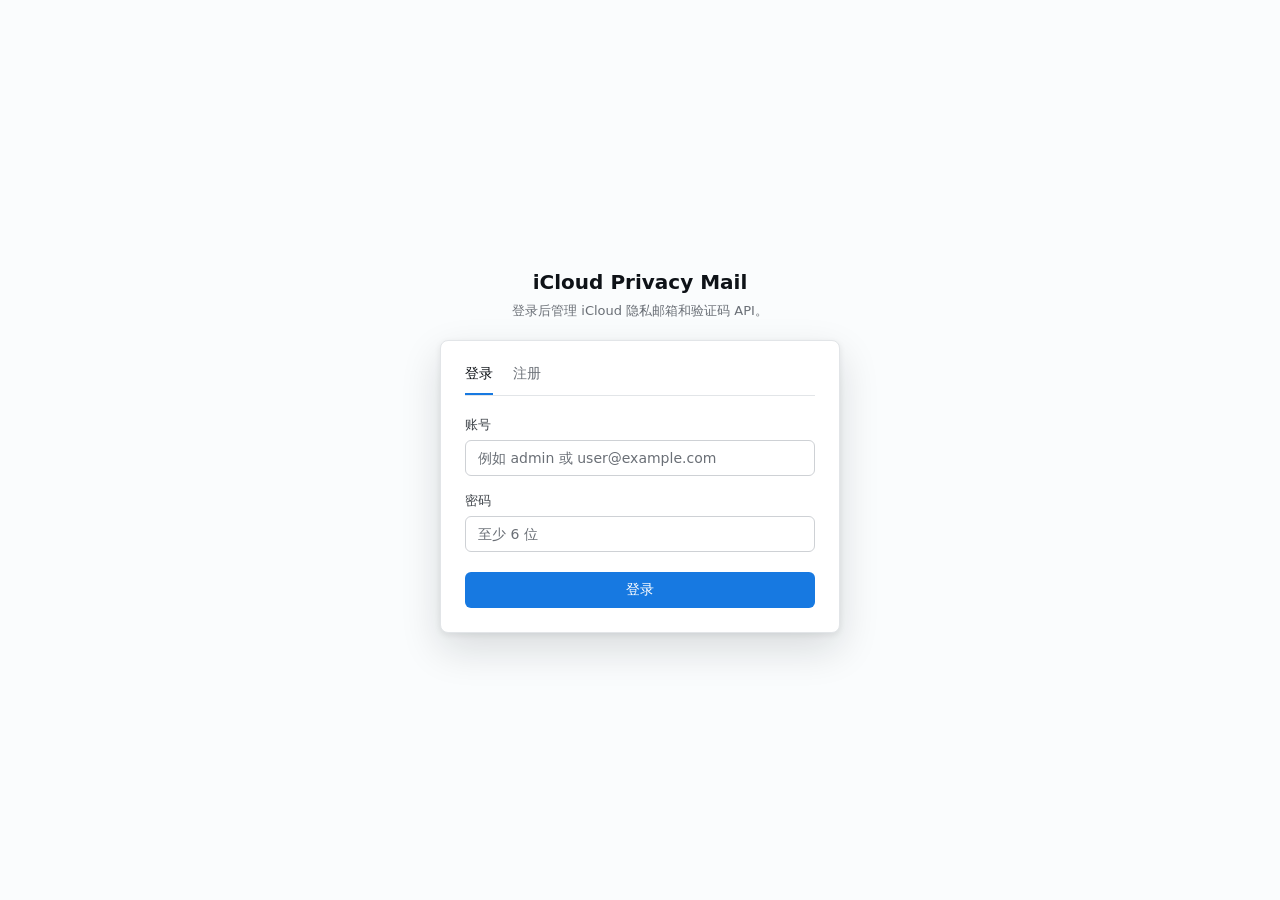
==== internal/app/templates/login.html @ 4e5d1926 "@ refactor(web): unify design tokens and reduce themes to light/dark Introduces a semantic oklch tok" ====
<!doctype html>
<html lang="zh-CN">
<head>
  <meta charset="utf-8">
  <meta name="viewport" content="width=device-width, initial-scale=1">
  <title>登录 - iCloud Privacy Mail</title>
  <style>
    /* ===== 设计令牌层：与 index.html / manage.html 保持一致，见 docs/DESIGN.md ===== */
    :root {
      color-scheme: light;

      --bg:             oklch(99% 0.002 240);
      --surface:        oklch(100% 0 0);
      --surface-sunken: oklch(97.5% 0.003 250);
      --surface-hover:  oklch(97% 0.004 250);
      --fg:             oklch(18% 0.012 250);
      --fg-secondary:   oklch(38% 0.012 250);
      --muted:          oklch(54% 0.012 250);
      --border:         oklch(92% 0.005 250);
      --border-strong:  oklch(86% 0.006 250);

      --accent:         oklch(58% 0.18 255);
      --accent-fg:      oklch(100% 0 0);
      --accent-hover:   oklch(52% 0.18 255);
      --accent-text:    oklch(48% 0.19 255);

      --success:        oklch(48% 0.13 155);
      --success-bg:     oklch(96.5% 0.03 155);
      --success-border: oklch(85% 0.07 155);
      --danger:         oklch(52% 0.19 25);
      --danger-bg:      oklch(96.5% 0.03 25);
      --danger-border:  oklch(86% 0.08 25);

      --focus-ring:     oklch(58% 0.18 255);
      --accent-glow:    oklch(58% 0.18 255 / 0.16);

      --font-body: -apple-system, BlinkMacSystemFont, "SF Pro Text",
                   "PingFang SC", "HarmonyOS Sans SC", "MiSans",
                   "Microsoft YaHei UI", system-ui, sans-serif;

      --radius-md: 6px; --radius-lg: 8px;
      --shadow-modal: 0 16px 40px oklch(20% 0.02 250 / 0.14),
                      0 2px 6px   oklch(20% 0.02 250 / 0.08);
      --dur: 140ms;
      --ease: cubic-bezier(0.2, 0, 0.2, 1);
    }
    [data-theme="dark"] {
      color-scheme: dark;
      --bg:             oklch(16% 0.008 255);
      --surface:        oklch(19.5% 0.009 255);
      --surface-sunken: oklch(17.5% 0.008 255);
      --surface-hover:  oklch(23% 0.010 255);
      --fg:             oklch(96% 0.004 250);
      --fg-secondary:   oklch(80% 0.008 250);
      --muted:          oklch(65% 0.010 250);
      --border:         oklch(28% 0.010 255);
      --border-strong:  oklch(36% 0.012 255);
      --accent:         oklch(62% 0.17 255);
      --accent-fg:      oklch(16% 0.01 255);
      --accent-hover:   oklch(68% 0.16 255);
      --accent-text:    oklch(76% 0.13 255);
      --success:        oklch(76% 0.15 158);
      --success-bg:     oklch(26% 0.05 158);
      --success-border: oklch(38% 0.08 158);
      --danger:         oklch(72% 0.16 25);
      --danger-bg:      oklch(28% 0.07 25);
      --danger-border:  oklch(42% 0.11 25);
      --focus-ring:     oklch(70% 0.15 255);
      --accent-glow:    oklch(70% 0.15 255 / 0.22);
      --shadow-modal:   0 16px 40px oklch(0% 0 0 / 0.5);
    }

    * { box-sizing: border-box; }
    /* 单列居中卡片，页面背景为纯色（去掉原 radial-gradient 双栏 hero） */
    body {
      margin: 0;
      min-height: 100vh;
      display: grid;
      place-items: center;
      padding: 24px;
      font: 400 14px/22px var(--font-body);
      color: var(--fg);
      background: var(--bg);
    }
    .wrap { width: min(400px, 100%); }
    .page-title { margin: 0 0 20px; text-align: center; }
    h1 { margin: 0; font-size: 20px; line-height: 28px; font-weight: 600; }
    .page-title p { margin: 6px 0 0; color: var(--muted); font-size: 13px; line-height: 18px; }
    .card {
      padding: 24px;
      border: 1px solid var(--border);
      border-radius: var(--radius-lg);
      background: var(--surface);
      box-shadow: var(--shadow-modal);
    }
    /* 登录/注册用下划线式标签页，不用胶囊填充按钮 */
    .tabs {
      display: flex;
      gap: 20px;
      margin-bottom: 20px;
      border-bottom: 1px solid var(--border);
    }
    .tabs button {
      padding: 0 0 10px;
      border: 0;
      border-bottom: 2px solid transparent;
      border-radius: 0;
      background: transparent;
      color: var(--muted);
      font-size: 14px;
      font-weight: 500;
      cursor: pointer;
      transition: color var(--dur) var(--ease), border-color var(--dur) var(--ease);
    }
    .tabs button:hover { color: var(--fg); }
    .tabs button.active { color: var(--fg); border-bottom-color: var(--accent); }
    .tabs button:focus-visible { outline: 2px solid var(--focus-ring); outline-offset: 2px; }
    label {
      display: flex;
      flex-direction: column;
      gap: 6px;
      margin: 0 0 16px;
      color: var(--fg-secondary);
      font-size: 13px;
      line-height: 18px;
      font-weight: 500;
    }
    input {
      min-height: 36px;
      padding: 0 12px;
      border: 1px solid var(--border-strong);
      border-radius: var(--radius-md);
      background: var(--surface);
      color: var(--fg);
      font: 400 14px/22px var(--font-body);
      outline: none;
      transition: border-color var(--dur) var(--ease), box-shadow var(--dur) var(--ease);
    }
    input::placeholder { color: var(--muted); }
    input:hover { border-color: var(--muted); }
    input:focus-visible { border-color: var(--accent); box-shadow: 0 0 0 3px var(--accent-glow); }
    .actions { margin-top: 20px; }
    /* 页面唯一实心按钮，满宽 */
    button.primary {
      width: 100%;
      min-height: 36px;
      padding: 0 16px;
      border: 1px solid transparent;
      border-radius: var(--radius-md);
      background: var(--accent);
      color: var(--accent-fg);
      font-size: 14px;
      font-weight: 500;
      cursor: pointer;
      transition: background-color var(--dur) var(--ease);
    }
    button.primary:hover { background: var(--accent-hover); }
    button.primary:focus-visible { outline: 2px solid var(--focus-ring); outline-offset: 2px; }
    button.primary:disabled { background: var(--surface-sunken); color: var(--muted); border-color: var(--border); cursor: not-allowed; }
    .notice {
      margin-top: 16px;
      padding: 12px 14px;
      border: 1px solid var(--success-border);
      border-radius: var(--radius-md);
      background: var(--success-bg);
      color: var(--success);
      font-size: 13px;
      line-height: 1.6;
      white-space: pre-wrap;
    }
    .notice[hidden] { display: none; }
    .notice.err { border-color: var(--danger-border); background: var(--danger-bg); color: var(--danger); }
    /* 移动端触达目标不小于 44px */
    @media (max-width: 680px) {
      input, button.primary { min-height: 44px; }
    }
    @media (prefers-reduced-motion: reduce) {
      *, *::before, *::after { transition-duration: .001ms !important; }
    }
  </style>
</head>
<body>
  <main class="wrap">
    <div class="page-title">
      <h1>iCloud Privacy Mail</h1>
      <p>登录后管理 iCloud 隐私邮箱和验证码 API。</p>
    </div>
    <section class="card">
      <div class="tabs" role="tablist" aria-label="登录或注册">
        <button id="loginTab" class="active" role="tab" aria-selected="true" onclick="switchMode('login')">登录</button>
        <button id="registerTab" role="tab" aria-selected="false" onclick="switchMode('register')">注册</button>
      </div>
      <label for="username">账号<input id="username" autocomplete="username" placeholder="例如 admin 或 user@example.com"></label>
      <label for="password">密码<input id="password" type="password" autocomplete="current-password" placeholder="至少 6 位"></label>
      <div class="actions">
        <button class="primary" id="submitButton" onclick="submitAuth()">登录</button>
      </div>
      <div class="notice" id="notice" role="status" aria-live="polite" hidden></div>
    </section>
  </main>
  <script>
    let mode = 'login';
    const $ = id => document.getElementById(id);

    // 与面板共用 ipm_theme 存储键；无存储值时跟随系统明暗偏好
    (function initTheme() {
      let saved = '';
      try { saved = localStorage.getItem('ipm_theme') || ''; } catch (_) {}
      if (saved !== 'light' && saved !== 'dark') {
        const prefersDark = window.matchMedia
          && window.matchMedia('(prefers-color-scheme: dark)').matches;
        saved = prefersDark ? 'dark' : 'light';
      }
      document.documentElement.dataset.theme = saved;
    })();

    function switchMode(next) {
      mode = next;
      const isLogin = mode === 'login';
      $('loginTab').classList.toggle('active', isLogin);
      $('registerTab').classList.toggle('active', !isLogin);
      // 标签页语义状态需与视觉状态同步，供读屏软件播报
      $('loginTab').setAttribute('aria-selected', String(isLogin));
      $('registerTab').setAttribute('aria-selected', String(!isLogin));
      $('submitButton').textContent = isLogin ? '登录' : '注册并登录';
      clearNotice();
    }
    function setNotice(text, isErr=false) {
      $('notice').textContent = text;
      $('notice').classList.toggle('err', isErr);
      $('notice').hidden = !text;
    }
    function clearNotice() {
      setNotice('');
    }
    async function submitAuth() {
      const username = $('username').value.trim();
      const password = $('password').value;
      if (!username || !password) {
        setNotice('账号和密码不能为空', true);
        return;
      }
      $('submitButton').disabled = true;
      try {
        const res = await fetch(mode === 'login' ? '/api/auth/login' : '/api/auth/register', {
          method: 'POST',
          credentials: 'same-origin',
          headers: {'content-type':'application/json'},
          body: JSON.stringify({username, password})
        });
        const data = await res.json();
        if (!data.success) throw new Error(data.message || data.code || `HTTP ${res.status}`);
        setNotice(`${mode === 'login' ? '登录' : '注册'}成功：${data.user.username}${data.user.is_admin ? ' / 管理员' : ''}`);
        location.href = '/';
      } catch (err) {
        setNotice(err.message, true);
      } finally {
        $('submitButton').disabled = false;
      }
    }
    fetch('/api/auth/me', {credentials:'same-origin'})
      .then(r => r.json())
      .then(data => { if (data.authenticated) location.href = '/'; })
      .catch(() => {});
  </script>
</body>
</html>
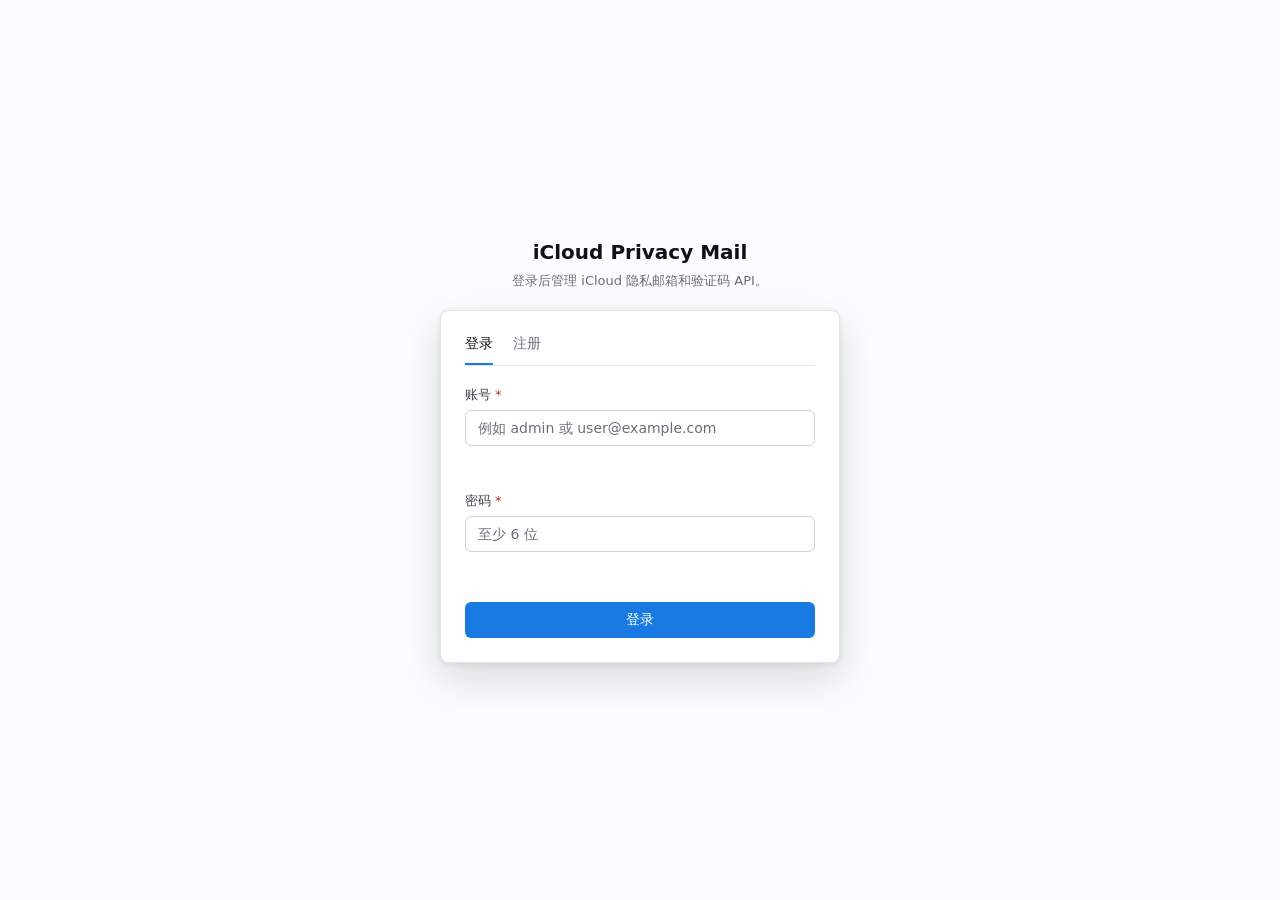
==== commit b43ef7dd: "@ feat(ui): rework tables and forms per design system Tables: - fix sticky headers by constraining ." ====
--- a/internal/app/templates/login.html
+++ b/internal/app/templates/login.html
@@ -30,6 +30,7 @@
       --danger:         oklch(52% 0.19 25);
       --danger-bg:      oklch(96.5% 0.03 25);
       --danger-border:  oklch(86% 0.08 25);
+      --danger-glow:    oklch(52% 0.19 25 / 0.16);
 
       --focus-ring:     oklch(58% 0.18 255);
       --accent-glow:    oklch(58% 0.18 255 / 0.16);
@@ -65,6 +66,7 @@
       --danger:         oklch(72% 0.16 25);
       --danger-bg:      oklch(28% 0.07 25);
       --danger-border:  oklch(42% 0.11 25);
+      --danger-glow:    oklch(72% 0.16 25 / 0.22);
       --focus-ring:     oklch(70% 0.15 255);
       --accent-glow:    oklch(70% 0.15 255 / 0.22);
       --shadow-modal:   0 16px 40px oklch(0% 0 0 / 0.5);
@@ -139,6 +141,20 @@
     input::placeholder { color: var(--muted); }
     input:hover { border-color: var(--muted); }
     input:focus-visible { border-color: var(--accent); box-shadow: 0 0 0 3px var(--accent-glow); }
+    input[aria-invalid="true"] { border-color: var(--danger); }
+    input[aria-invalid="true"]:focus-visible { box-shadow: 0 0 0 3px var(--danger-glow); }
+    /* 必填星号只作视觉标记，语义由 input 的 required 提供 */
+    label.req > span:first-child::after { content: "*"; margin-left: 4px; color: var(--danger); }
+    /* 校验提示预留 18px 行高，报错时不产生跳动 */
+    .field-error {
+      display: block;
+      min-height: 18px;
+      margin-top: 6px;
+      color: var(--danger);
+      font-size: 12px;
+      line-height: 18px;
+      font-weight: 400;
+    }
     .actions { margin-top: 20px; }
     /* 页面唯一实心按钮，满宽 */
     button.primary {
@@ -190,8 +206,8 @@
         <button id="loginTab" class="active" role="tab" aria-selected="true" onclick="switchMode('login')">登录</button>
         <button id="registerTab" role="tab" aria-selected="false" onclick="switchMode('register')">注册</button>
       </div>
-      <label for="username">账号<input id="username" autocomplete="username" placeholder="例如 admin 或 user@example.com"></label>
-      <label for="password">密码<input id="password" type="password" autocomplete="current-password" placeholder="至少 6 位"></label>
+      <label class="req" for="username"><span>账号</span><input id="username" autocomplete="username" required aria-describedby="usernameError" placeholder="例如 admin 或 user@example.com"><span class="field-error" id="usernameError" role="alert"></span></label>
+      <label class="req" for="password"><span>密码</span><input id="password" type="password" autocomplete="current-password" required aria-describedby="passwordError" placeholder="至少 6 位"><span class="field-error" id="passwordError" role="alert"></span></label>
       <div class="actions">
         <button class="primary" id="submitButton" onclick="submitAuth()">登录</button>
       </div>
@@ -224,6 +240,7 @@
       $('registerTab').setAttribute('aria-selected', String(!isLogin));
       $('submitButton').textContent = isLogin ? '登录' : '注册并登录';
       clearNotice();
+      clearFieldErrors();
     }
     function setNotice(text, isErr=false) {
       $('notice').textContent = text;
@@ -233,11 +250,34 @@
     function clearNotice() {
       setNotice('');
     }
+    // 字段级校验提示：错误文案就近显示，并同步 aria-invalid 供读屏软件识别
+    function setFieldError(id, text) {
+      const input = $(id);
+      const slot = $(id + 'Error');
+      if (slot) slot.textContent = text || '';
+      if (!input) return;
+      if (text) input.setAttribute('aria-invalid', 'true');
+      else input.removeAttribute('aria-invalid');
+    }
+    function clearFieldErrors() {
+      setFieldError('username', '');
+      setFieldError('password', '');
+    }
     async function submitAuth() {
       const username = $('username').value.trim();
       const password = $('password').value;
-      if (!username || !password) {
-        setNotice('账号和密码不能为空', true);
+      clearFieldErrors();
+      let firstInvalid = '';
+      if (!username) { setFieldError('username', '请输入账号'); firstInvalid = firstInvalid || 'username'; }
+      // 注册时密码长度有下限，登录时只校验非空，避免对历史账号误报
+      if (!password) { setFieldError('password', '请输入密码'); firstInvalid = firstInvalid || 'password'; }
+      else if (mode === 'register' && password.length < 6) {
+        setFieldError('password', '密码至少 6 位');
+        firstInvalid = firstInvalid || 'password';
+      }
+      if (firstInvalid) {
+        clearNotice();
+        $(firstInvalid).focus();
         return;
       }
       $('submitButton').disabled = true;
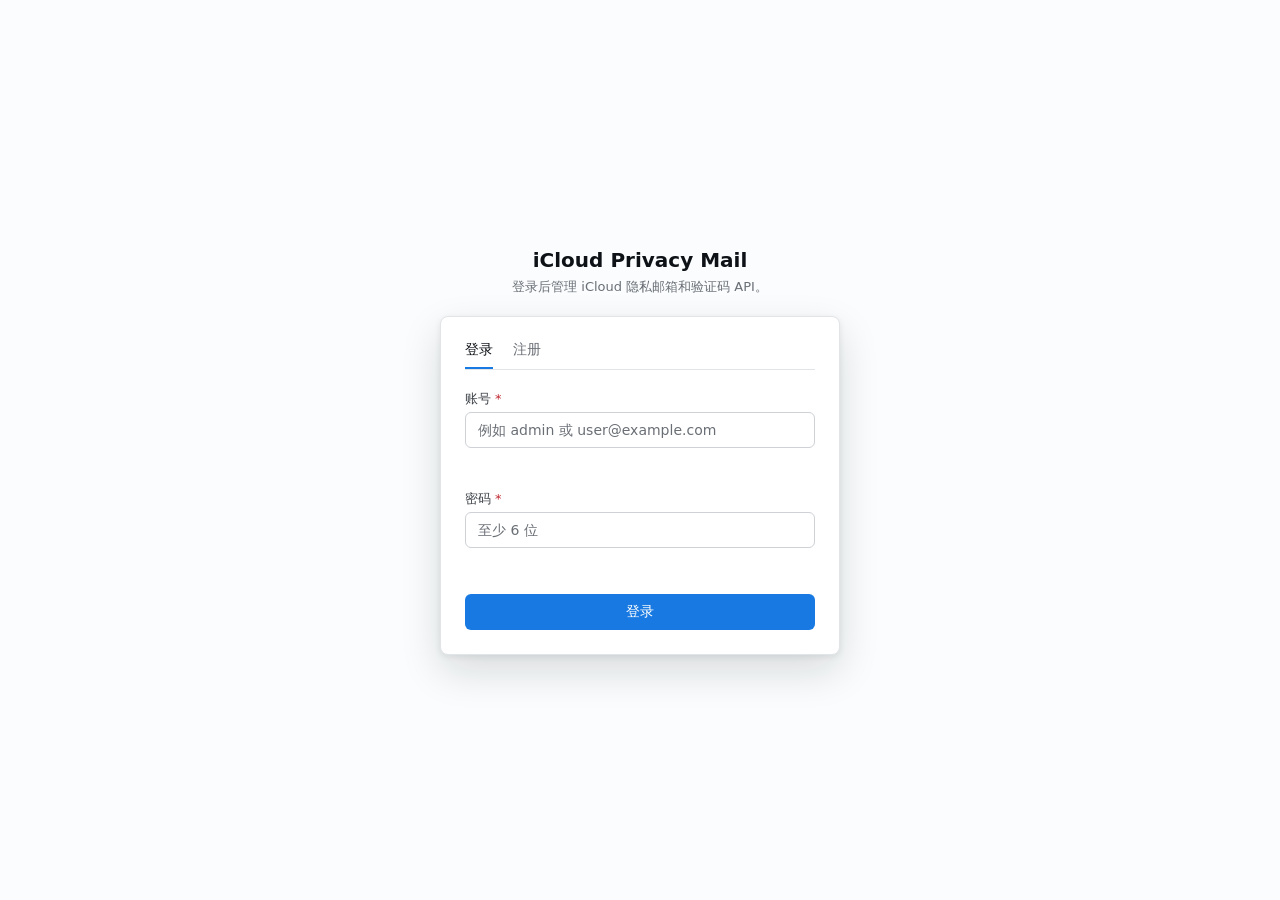
==== commit ab1e1306: "refactor(web): apply design system pass from Open Design Tokenise remaining hardcoded spacing in log" ====
--- a/internal/app/templates/login.html
+++ b/internal/app/templates/login.html
@@ -39,7 +39,12 @@
                    "PingFang SC", "HarmonyOS Sans SC", "MiSans",
                    "Microsoft YaHei UI", system-ui, sans-serif;
 
-      --radius-md: 6px; --radius-lg: 8px;
+      /* 间距：4px 基准栅格，与 index.html / manage.html 保持同一套档位 */
+      --space-1: 4px;   --space-2: 8px;   --space-3: 12px;  --space-4: 16px;
+      --space-5: 20px;  --space-6: 24px;  --space-8: 32px;  --space-10: 40px;
+      --space-12: 48px; --space-16: 64px;
+
+      --radius-sm: 4px; --radius-md: 6px; --radius-lg: 8px; --radius-full: 999px;
       --shadow-modal: 0 16px 40px oklch(20% 0.02 250 / 0.14),
                       0 2px 6px   oklch(20% 0.02 250 / 0.08);
       --dur: 140ms;
@@ -79,17 +84,17 @@
       min-height: 100vh;
       display: grid;
       place-items: center;
-      padding: 24px;
+      padding: var(--space-6);
       font: 400 14px/22px var(--font-body);
       color: var(--fg);
       background: var(--bg);
     }
     .wrap { width: min(400px, 100%); }
-    .page-title { margin: 0 0 20px; text-align: center; }
+    .page-title { margin: 0 0 var(--space-5); text-align: center; }
     h1 { margin: 0; font-size: 20px; line-height: 28px; font-weight: 600; }
-    .page-title p { margin: 6px 0 0; color: var(--muted); font-size: 13px; line-height: 18px; }
+    .page-title p { margin: var(--space-1) 0 0; color: var(--muted); font-size: 13px; line-height: 18px; }
     .card {
-      padding: 24px;
+      padding: var(--space-6);
       border: 1px solid var(--border);
       border-radius: var(--radius-lg);
       background: var(--surface);
@@ -98,12 +103,12 @@
     /* 登录/注册用下划线式标签页，不用胶囊填充按钮 */
     .tabs {
       display: flex;
-      gap: 20px;
-      margin-bottom: 20px;
+      gap: var(--space-5);
+      margin-bottom: var(--space-5);
       border-bottom: 1px solid var(--border);
     }
     .tabs button {
-      padding: 0 0 10px;
+      padding: 0 0 var(--space-2);
       border: 0;
       border-bottom: 2px solid transparent;
       border-radius: 0;
@@ -120,8 +125,8 @@
     label {
       display: flex;
       flex-direction: column;
-      gap: 6px;
-      margin: 0 0 16px;
+      gap: var(--space-1);
+      margin: 0 0 var(--space-4);
       color: var(--fg-secondary);
       font-size: 13px;
       line-height: 18px;
@@ -129,7 +134,7 @@
     }
     input {
       min-height: 36px;
-      padding: 0 12px;
+      padding: 0 var(--space-3);
       border: 1px solid var(--border-strong);
       border-radius: var(--radius-md);
       background: var(--surface);
@@ -144,23 +149,23 @@
     input[aria-invalid="true"] { border-color: var(--danger); }
     input[aria-invalid="true"]:focus-visible { box-shadow: 0 0 0 3px var(--danger-glow); }
     /* 必填星号只作视觉标记，语义由 input 的 required 提供 */
-    label.req > span:first-child::after { content: "*"; margin-left: 4px; color: var(--danger); }
+    label.req > span:first-child::after { content: "*"; margin-left: var(--space-1); color: var(--danger); }
     /* 校验提示预留 18px 行高，报错时不产生跳动 */
     .field-error {
       display: block;
       min-height: 18px;
-      margin-top: 6px;
+      margin-top: var(--space-1);
       color: var(--danger);
       font-size: 12px;
       line-height: 18px;
       font-weight: 400;
     }
-    .actions { margin-top: 20px; }
+    .actions { margin-top: var(--space-5); }
     /* 页面唯一实心按钮，满宽 */
     button.primary {
       width: 100%;
       min-height: 36px;
-      padding: 0 16px;
+      padding: 0 var(--space-4);
       border: 1px solid transparent;
       border-radius: var(--radius-md);
       background: var(--accent);
@@ -174,8 +179,8 @@
     button.primary:focus-visible { outline: 2px solid var(--focus-ring); outline-offset: 2px; }
     button.primary:disabled { background: var(--surface-sunken); color: var(--muted); border-color: var(--border); cursor: not-allowed; }
     .notice {
-      margin-top: 16px;
-      padding: 12px 14px;
+      margin-top: var(--space-4);
+      padding: var(--space-3) var(--space-3);
       border: 1px solid var(--success-border);
       border-radius: var(--radius-md);
       background: var(--success-bg);
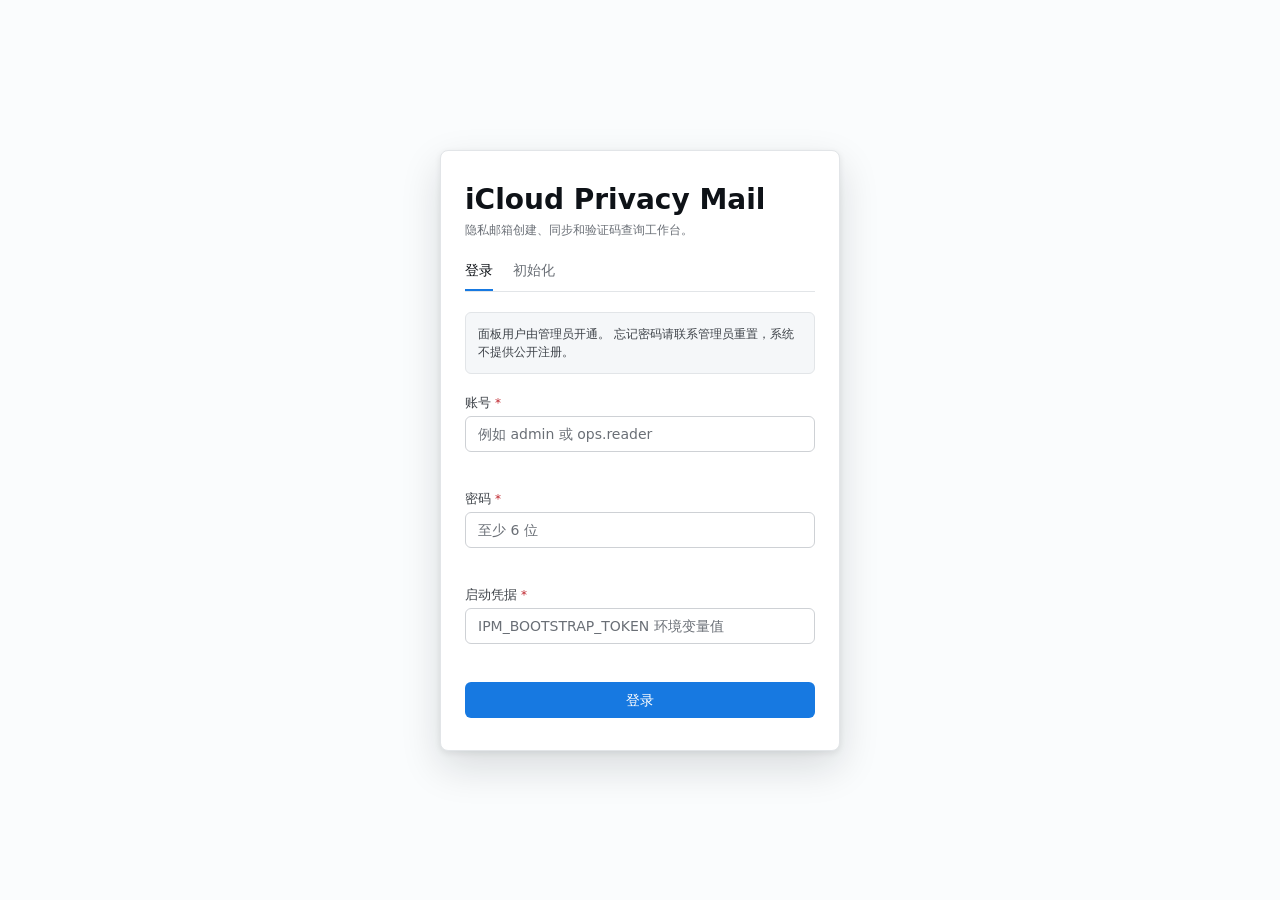
==== commit d23e3b41: "feat(ui): apply Open Design system to all three frontend templates - login.html: complete design tok" ====
--- a/internal/app/templates/login.html
+++ b/internal/app/templates/login.html
@@ -1,312 +1,659 @@
 <!doctype html>
 <html lang="zh-CN">
 <head>
-  <meta charset="utf-8">
-  <meta name="viewport" content="width=device-width, initial-scale=1">
-  <title>登录 - iCloud Privacy Mail</title>
-  <style>
-    /* ===== 设计令牌层：与 index.html / manage.html 保持一致，见 docs/DESIGN.md ===== */
-    :root {
-      color-scheme: light;
-
-      --bg:             oklch(99% 0.002 240);
-      --surface:        oklch(100% 0 0);
-      --surface-sunken: oklch(97.5% 0.003 250);
-      --surface-hover:  oklch(97% 0.004 250);
-      --fg:             oklch(18% 0.012 250);
-      --fg-secondary:   oklch(38% 0.012 250);
-      --muted:          oklch(54% 0.012 250);
-      --border:         oklch(92% 0.005 250);
-      --border-strong:  oklch(86% 0.006 250);
-
-      --accent:         oklch(58% 0.18 255);
-      --accent-fg:      oklch(100% 0 0);
-      --accent-hover:   oklch(52% 0.18 255);
-      --accent-text:    oklch(48% 0.19 255);
-
-      --success:        oklch(48% 0.13 155);
-      --success-bg:     oklch(96.5% 0.03 155);
-      --success-border: oklch(85% 0.07 155);
-      --danger:         oklch(52% 0.19 25);
-      --danger-bg:      oklch(96.5% 0.03 25);
-      --danger-border:  oklch(86% 0.08 25);
-      --danger-glow:    oklch(52% 0.19 25 / 0.16);
-
-      --focus-ring:     oklch(58% 0.18 255);
-      --accent-glow:    oklch(58% 0.18 255 / 0.16);
-
-      --font-body: -apple-system, BlinkMacSystemFont, "SF Pro Text",
-                   "PingFang SC", "HarmonyOS Sans SC", "MiSans",
-                   "Microsoft YaHei UI", system-ui, sans-serif;
-
-      /* 间距：4px 基准栅格，与 index.html / manage.html 保持同一套档位 */
-      --space-1: 4px;   --space-2: 8px;   --space-3: 12px;  --space-4: 16px;
-      --space-5: 20px;  --space-6: 24px;  --space-8: 32px;  --space-10: 40px;
-      --space-12: 48px; --space-16: 64px;
-
-      --radius-sm: 4px; --radius-md: 6px; --radius-lg: 8px; --radius-full: 999px;
-      --shadow-modal: 0 16px 40px oklch(20% 0.02 250 / 0.14),
-                      0 2px 6px   oklch(20% 0.02 250 / 0.08);
-      --dur: 140ms;
-      --ease: cubic-bezier(0.2, 0, 0.2, 1);
-    }
-    [data-theme="dark"] {
-      color-scheme: dark;
-      --bg:             oklch(16% 0.008 255);
-      --surface:        oklch(19.5% 0.009 255);
-      --surface-sunken: oklch(17.5% 0.008 255);
-      --surface-hover:  oklch(23% 0.010 255);
-      --fg:             oklch(96% 0.004 250);
-      --fg-secondary:   oklch(80% 0.008 250);
-      --muted:          oklch(65% 0.010 250);
-      --border:         oklch(28% 0.010 255);
-      --border-strong:  oklch(36% 0.012 255);
-      --accent:         oklch(62% 0.17 255);
-      --accent-fg:      oklch(16% 0.01 255);
-      --accent-hover:   oklch(68% 0.16 255);
-      --accent-text:    oklch(76% 0.13 255);
-      --success:        oklch(76% 0.15 158);
-      --success-bg:     oklch(26% 0.05 158);
-      --success-border: oklch(38% 0.08 158);
-      --danger:         oklch(72% 0.16 25);
-      --danger-bg:      oklch(28% 0.07 25);
-      --danger-border:  oklch(42% 0.11 25);
-      --danger-glow:    oklch(72% 0.16 25 / 0.22);
-      --focus-ring:     oklch(70% 0.15 255);
-      --accent-glow:    oklch(70% 0.15 255 / 0.22);
-      --shadow-modal:   0 16px 40px oklch(0% 0 0 / 0.5);
-    }
-
-    * { box-sizing: border-box; }
-    /* 单列居中卡片，页面背景为纯色（去掉原 radial-gradient 双栏 hero） */
-    body {
-      margin: 0;
-      min-height: 100vh;
-      display: grid;
-      place-items: center;
-      padding: var(--space-6);
-      font: 400 14px/22px var(--font-body);
-      color: var(--fg);
-      background: var(--bg);
-    }
-    .wrap { width: min(400px, 100%); }
-    .page-title { margin: 0 0 var(--space-5); text-align: center; }
-    h1 { margin: 0; font-size: 20px; line-height: 28px; font-weight: 600; }
-    .page-title p { margin: var(--space-1) 0 0; color: var(--muted); font-size: 13px; line-height: 18px; }
-    .card {
-      padding: var(--space-6);
-      border: 1px solid var(--border);
-      border-radius: var(--radius-lg);
-      background: var(--surface);
-      box-shadow: var(--shadow-modal);
-    }
-    /* 登录/注册用下划线式标签页，不用胶囊填充按钮 */
-    .tabs {
-      display: flex;
-      gap: var(--space-5);
-      margin-bottom: var(--space-5);
-      border-bottom: 1px solid var(--border);
-    }
-    .tabs button {
-      padding: 0 0 var(--space-2);
-      border: 0;
-      border-bottom: 2px solid transparent;
-      border-radius: 0;
-      background: transparent;
-      color: var(--muted);
-      font-size: 14px;
-      font-weight: 500;
-      cursor: pointer;
-      transition: color var(--dur) var(--ease), border-color var(--dur) var(--ease);
-    }
-    .tabs button:hover { color: var(--fg); }
-    .tabs button.active { color: var(--fg); border-bottom-color: var(--accent); }
-    .tabs button:focus-visible { outline: 2px solid var(--focus-ring); outline-offset: 2px; }
-    label {
-      display: flex;
-      flex-direction: column;
-      gap: var(--space-1);
-      margin: 0 0 var(--space-4);
-      color: var(--fg-secondary);
-      font-size: 13px;
-      line-height: 18px;
-      font-weight: 500;
-    }
-    input {
-      min-height: 36px;
-      padding: 0 var(--space-3);
-      border: 1px solid var(--border-strong);
-      border-radius: var(--radius-md);
-      background: var(--surface);
-      color: var(--fg);
-      font: 400 14px/22px var(--font-body);
-      outline: none;
-      transition: border-color var(--dur) var(--ease), box-shadow var(--dur) var(--ease);
-    }
-    input::placeholder { color: var(--muted); }
-    input:hover { border-color: var(--muted); }
-    input:focus-visible { border-color: var(--accent); box-shadow: 0 0 0 3px var(--accent-glow); }
-    input[aria-invalid="true"] { border-color: var(--danger); }
-    input[aria-invalid="true"]:focus-visible { box-shadow: 0 0 0 3px var(--danger-glow); }
-    /* 必填星号只作视觉标记，语义由 input 的 required 提供 */
-    label.req > span:first-child::after { content: "*"; margin-left: var(--space-1); color: var(--danger); }
-    /* 校验提示预留 18px 行高，报错时不产生跳动 */
-    .field-error {
-      display: block;
-      min-height: 18px;
-      margin-top: var(--space-1);
-      color: var(--danger);
-      font-size: 12px;
-      line-height: 18px;
-      font-weight: 400;
-    }
-    .actions { margin-top: var(--space-5); }
-    /* 页面唯一实心按钮，满宽 */
-    button.primary {
-      width: 100%;
-      min-height: 36px;
-      padding: 0 var(--space-4);
-      border: 1px solid transparent;
-      border-radius: var(--radius-md);
-      background: var(--accent);
-      color: var(--accent-fg);
-      font-size: 14px;
-      font-weight: 500;
-      cursor: pointer;
-      transition: background-color var(--dur) var(--ease);
-    }
-    button.primary:hover { background: var(--accent-hover); }
-    button.primary:focus-visible { outline: 2px solid var(--focus-ring); outline-offset: 2px; }
-    button.primary:disabled { background: var(--surface-sunken); color: var(--muted); border-color: var(--border); cursor: not-allowed; }
-    .notice {
-      margin-top: var(--space-4);
-      padding: var(--space-3) var(--space-3);
-      border: 1px solid var(--success-border);
-      border-radius: var(--radius-md);
-      background: var(--success-bg);
-      color: var(--success);
-      font-size: 13px;
-      line-height: 1.6;
-      white-space: pre-wrap;
-    }
-    .notice[hidden] { display: none; }
-    .notice.err { border-color: var(--danger-border); background: var(--danger-bg); color: var(--danger); }
-    /* 移动端触达目标不小于 44px */
-    @media (max-width: 680px) {
-      input, button.primary { min-height: 44px; }
-    }
-    @media (prefers-reduced-motion: reduce) {
-      *, *::before, *::after { transition-duration: .001ms !important; }
-    }
-  </style>
+<meta charset="utf-8">
+<meta name="viewport" content="width=device-width, initial-scale=1">
+<title>登录 — iCloud Privacy Mail</title>
+<script>
+// 首次绘制前落主题，避免 FOUC
+(function () {
+  try {
+    var t = localStorage.getItem('icpm.theme');
+    var d = localStorage.getItem('icpm.density');
+    if (t === 'light' || t === 'dark') document.documentElement.setAttribute('data-theme', t);
+    if (d === 'comfortable' || d === 'compact') document.documentElement.setAttribute('data-density', d);
+  } catch (e) {}
+})();
+</script>
+<style>
+/* ===== 设计令牌（自包含，与 index.html / manage.html 同一套） ===== */
+:root {
+  color-scheme: light;
+  --bg:             oklch(99% 0.002 240);
+  --surface:        oklch(100% 0 0);
+  --surface-sunken: oklch(97.5% 0.003 250);
+  --surface-hover:  oklch(97% 0.004 250);
+  --fg:             oklch(18% 0.012 250);
+  --fg-secondary:   oklch(38% 0.012 250);
+  --muted:          oklch(54% 0.012 250);
+  --border:         oklch(92% 0.005 250);
+  --border-strong:  oklch(86% 0.006 250);
+
+  --accent:         oklch(58% 0.18 255);
+  --accent-fg:      oklch(100% 0 0);
+  --accent-hover:   oklch(52% 0.18 255);
+  --accent-text:    oklch(48% 0.19 255);
+  --accent-subtle:  oklch(96% 0.02 255);
+  --accent-border:  oklch(82% 0.08 255);
+  --neutral-badge:  oklch(45% 0.01 250);
+  --neutral-bg:     oklch(96% 0.003 250);
+
+  --success:        oklch(48% 0.13 155);
+  --success-bg:     oklch(96.5% 0.03 155);
+  --success-border: oklch(85% 0.07 155);
+  --danger:         oklch(52% 0.19 25);
+  --danger-bg:      oklch(96.5% 0.03 25);
+  --danger-border:  oklch(86% 0.08 25);
+  --danger-glow:    oklch(52% 0.19 25 / 0.16);
+  --warning:        oklch(52% 0.12 75);
+  --warning-bg:     oklch(96.5% 0.04 85);
+  --warning-border: oklch(85% 0.08 80);
+
+  --focus-ring:     oklch(58% 0.18 255);
+  --accent-glow:    oklch(58% 0.18 255 / 0.16);
+
+  --shadow-dropdown: 0 4px 12px oklch(20% 0.02 250 / 0.08),
+                     0 1px 2px  oklch(20% 0.02 250 / 0.06);
+  --dur-fast: 100ms;
+  --gap-label: 6px;
+  --gap-btn: var(--space-2);
+
+  --font-display: -apple-system, BlinkMacSystemFont, "SF Pro Display",
+                  "PingFang SC", "HarmonyOS Sans SC", "MiSans",
+                  "Microsoft YaHei UI", system-ui, sans-serif;
+  --font-body: -apple-system, BlinkMacSystemFont, "SF Pro Text",
+               "PingFang SC", "HarmonyOS Sans SC", "MiSans",
+               "Microsoft YaHei UI", system-ui, sans-serif;
+  --font-mono: ui-monospace, SFMono-Regular, "SF Mono",
+               "JetBrains Mono", Consolas, "Liberation Mono", monospace;
+
+  /* 排版阶梯：字号 / 行高成对定义，字重只允许 400 / 500 / 600 */
+  --text-display:     600 28px/34px var(--font-display);
+  --text-h1:          600 20px/28px var(--font-display);
+  --text-h2:          600 16px/24px var(--font-display);
+  --text-body:        400 14px/22px var(--font-body);
+  --text-body-strong: 500 14px/22px var(--font-body);
+  --text-label:       500 13px/18px var(--font-body);
+  --text-caption:     400 12px/18px var(--font-body);
+  --text-table-head:  500 12px/16px var(--font-body);
+  --text-mono-sm:     400 13px/20px var(--font-mono);
+  --text-code:        500 16px/20px var(--font-mono);
+
+  --tracking-display: -0.02em;
+  --tracking-h1:      -0.015em;
+  --tracking-h2:      -0.01em;
+
+  --space-1: 4px;  --space-2: 8px;   --space-3: 12px;  --space-4: 16px;
+  --space-5: 20px; --space-6: 24px;  --space-8: 32px;  --space-10: 40px;
+  --radius-sm: 4px; --radius-md: 6px; --radius-lg: 8px; --radius-full: 999px;
+
+  --shadow-modal: 0 16px 40px oklch(20% 0.02 250 / 0.14),
+                  0 2px 6px   oklch(20% 0.02 250 / 0.08);
+  --dur: 140ms;
+  --ease: cubic-bezier(0.2, 0, 0.2, 1);
+  --gap-field: 16px;
+}
+[data-theme="dark"] {
+  color-scheme: dark;
+  --bg:             oklch(16% 0.008 255);
+  --surface:        oklch(19.5% 0.009 255);
+  --surface-sunken: oklch(17.5% 0.008 255);
+  --surface-hover:  oklch(23% 0.010 255);
+  --fg:             oklch(96% 0.004 250);
+  --fg-secondary:   oklch(80% 0.008 250);
+  --muted:          oklch(65% 0.010 250);
+  --border:         oklch(28% 0.010 255);
+  --border-strong:  oklch(36% 0.012 255);
+  --accent:         oklch(62% 0.17 255);
+  --accent-fg:      oklch(16% 0.01 255);
+  --accent-hover:   oklch(68% 0.16 255);
+  --accent-text:    oklch(76% 0.13 255);
+  --accent-subtle:  oklch(26% 0.05 255);
+  --accent-border:  oklch(40% 0.10 255);
+  --neutral-badge:  oklch(72% 0.008 250);
+  --neutral-bg:     oklch(25% 0.008 250);
+  --success:        oklch(76% 0.15 158);
+  --success-bg:     oklch(26% 0.05 158);
+  --success-border: oklch(38% 0.08 158);
+  --danger:         oklch(72% 0.16 25);
+  --danger-bg:      oklch(28% 0.07 25);
+  --danger-border:  oklch(42% 0.11 25);
+  --danger-glow:    oklch(72% 0.16 25 / 0.22);
+  --warning:        oklch(80% 0.14 82);
+  --warning-bg:     oklch(28% 0.06 82);
+  --warning-border: oklch(40% 0.09 82);
+  --danger:         oklch(72% 0.16 25);
+  --danger-bg:      oklch(28% 0.07 25);
+  --danger-border:  oklch(42% 0.11 25);
+  --danger-glow:    oklch(72% 0.16 25 / 0.22);
+  --focus-ring:     oklch(70% 0.15 255);
+  --accent-glow:    oklch(62% 0.17 255 / 0.22);
+  --shadow-modal:   0 16px 40px oklch(0% 0 0 / 0.5);
+  --shadow-dropdown: 0 4px 12px oklch(0% 0 0 / 0.4);
+}
+
+*, *::before, *::after { box-sizing: border-box; }
+
+body {
+  margin: 0;
+  min-height: 100vh;
+  display: grid;
+  place-items: center;
+  padding: var(--space-6);
+  font: var(--text-body);
+  color: var(--fg);
+  background: var(--bg);
+}
+
+/* ===== 登录卡片：单列，最宽 400px ===== */
+.auth-card {
+  width: 100%;
+  max-width: 400px;
+  display: grid;
+  gap: var(--space-5);
+  padding: var(--space-8) var(--space-6);
+  background: var(--surface);
+  border: 1px solid var(--border);
+  border-radius: var(--radius-lg);
+  box-shadow: var(--shadow-modal);
+}
+.auth-head { display: grid; gap: var(--space-1); }
+.auth-head h1 { margin: 0; font: var(--text-display); }
+.auth-head p  { margin: 0; color: var(--muted); font: var(--text-caption); }
+
+/* 下划线标签页（不用胶囊） */
+.tabs {
+  display: flex;
+  gap: var(--space-5);
+  border-bottom: 1px solid var(--border);
+}
+.tab {
+  padding: 0 0 var(--space-2);
+  border: 0;
+  border-bottom: 2px solid transparent;
+  border-radius: 0;
+  background: transparent;
+  color: var(--muted);
+  font: 500 14px/22px var(--font-body);
+  cursor: pointer;
+  transition: color var(--dur) var(--ease), border-color var(--dur) var(--ease);
+}
+.tab:hover { color: var(--fg); }
+.tab[aria-selected="true"] { color: var(--fg); border-bottom-color: var(--accent); }
+.tab:focus-visible { outline: 2px solid var(--focus-ring); outline-offset: 2px; }
+
+/* 提示横幅 */
+.alert {
+  display: grid;
+  gap: var(--space-1);
+  padding: var(--space-3);
+  border-radius: var(--radius-md);
+  font: var(--text-caption);
+  border: 1px solid var(--border);
+  background: var(--surface-sunken);
+  color: var(--fg-secondary);
+}
+.alert.warning { border-color: var(--warning-border); background: var(--warning-bg); color: var(--warning); }
+.alert.danger  { border-color: var(--danger-border);  background: var(--danger-bg);  color: var(--danger);  }
+.alert.success { border-color: var(--success-border); background: var(--success-bg); color: var(--success); }
+.alert.info    { border-color: var(--accent-border);  background: var(--accent-subtle); color: var(--accent-text); }
+.alert[hidden] { display: none; }
+.alert-title { font-weight: 500; }
+
+/* 字段 */
+.auth-fields { display: grid; gap: var(--gap-field); }
+.field { display: grid; gap: var(--space-1); }
+.field-label {
+  display: flex;
+  gap: var(--space-1);
+  align-items: baseline;
+  color: var(--fg-secondary);
+  font: 500 13px/18px var(--font-body);
+}
+.required { color: var(--danger); font-size: 12px; }
+.input {
+  width: 100%;
+  min-height: 36px;
+  padding: 0 var(--space-3);
+  border: 1px solid var(--border-strong);
+  border-radius: var(--radius-md);
+  background: var(--surface);
+  color: var(--fg);
+  font: var(--text-body);
+  outline: none;
+  transition: border-color var(--dur) var(--ease), box-shadow var(--dur) var(--ease);
+}
+.input::placeholder { color: var(--muted); }
+.input:hover { border-color: var(--muted); }
+.input:focus-visible { border-color: var(--accent); box-shadow: 0 0 0 3px var(--accent-glow); }
+.input[aria-invalid="true"] { border-color: var(--danger); }
+.input[aria-invalid="true"]:focus-visible { box-shadow: 0 0 0 3px var(--danger-glow); }
+/* 验证码：等宽居中，字距让 6 位数字易读 */
+.input.code-input {
+  text-align: center;
+  font: var(--text-code);
+  letter-spacing: 0.34em;
+  text-indent: 0.34em;
+  font-variant-numeric: tabular-nums;
+  min-height: 44px;
+}
+.field-error {
+  min-height: 18px;
+  margin: 0;
+  color: var(--danger);
+  font: 400 12px/18px var(--font-body);
+}
+
+/* 按钮 */
+.btn {
+  display: inline-flex;
+  align-items: center;
+  justify-content: center;
+  gap: var(--space-2);
+  min-height: 36px;
+  padding: 0 var(--space-4);
+  border: 1px solid var(--border-strong);
+  border-radius: var(--radius-md);
+  background: var(--surface);
+  color: var(--fg);
+  font: 500 14px/22px var(--font-body);
+  cursor: pointer;
+  transition: background-color var(--dur) var(--ease), color var(--dur) var(--ease);
+  text-decoration: none;
+}
+.btn.primary {
+  border-color: transparent;
+  background: var(--accent);
+  color: var(--accent-fg);
+}
+.btn.primary:hover { background: var(--accent-hover); }
+.btn.primary:focus-visible { outline: 2px solid var(--focus-ring); outline-offset: 2px; }
+.btn.primary:disabled { background: var(--surface-sunken); color: var(--muted); border-color: var(--border); cursor: not-allowed; }
+.btn.block { width: 100%; }
+/* aria-busy 时显示加载指示器 */
+.btn[aria-busy="true"] { opacity: 0.7; cursor: wait; }
+
+/* 步骤容器 */
+.auth-step { display: grid; gap: var(--space-5); }
+.auth-step[hidden] { display: none; }
+
+/* 页脚操作行（返回 / 重发） */
+.auth-foot {
+  display: flex;
+  align-items: center;
+  justify-content: space-between;
+  gap: var(--space-3);
+  padding-top: var(--space-4);
+  border-top: 1px solid var(--border);
+}
+.link-btn {
+  border: 0;
+  padding: 0;
+  background: transparent;
+  color: var(--accent-text);
+  font: var(--text-caption);
+  cursor: pointer;
+}
+.link-btn:hover { color: var(--accent-hover); text-decoration: underline; }
+.link-btn:focus-visible { outline: 2px solid var(--focus-ring); outline-offset: 2px; border-radius: var(--radius-sm); }
+.link-btn:disabled { color: var(--muted); cursor: not-allowed; text-decoration: none; }
+.auth-foot .link-btn:first-child { min-width: 132px; text-align: left; }
+
+@media (max-width: 680px) {
+  .input, .btn.block, .link-btn { min-height: 44px; }
+}
+@media (prefers-reduced-motion: reduce) {
+  *, *::before, *::after { transition-duration: .001ms !important; }
+}
+</style>
 </head>
 <body>
-  <main class="wrap">
-    <div class="page-title">
-      <h1>iCloud Privacy Mail</h1>
-      <p>登录后管理 iCloud 隐私邮箱和验证码 API。</p>
+<main class="auth-card" id="authCard">
+
+  <!-- 页眉 -->
+  <div class="auth-head">
+    <h1>iCloud Privacy Mail</h1>
+    <p>隐私邮箱创建、同步和验证码查询工作台。</p>
+  </div>
+
+  <!-- 步骤一：账号密码 + 模式（登录 / 管理员初始化） -->
+  <div class="auth-step" id="stepCredentials">
+
+    <div class="tabs" role="tablist" aria-label="登录或初始化">
+      <button class="tab" id="loginTab" type="button" role="tab"
+              aria-selected="true" aria-controls="authForm">登录</button>
+      <button class="tab" id="initTab" type="button" role="tab"
+              aria-selected="false" aria-controls="authForm">初始化</button>
     </div>
-    <section class="card">
-      <div class="tabs" role="tablist" aria-label="登录或注册">
-        <button id="loginTab" class="active" role="tab" aria-selected="true" onclick="switchMode('login')">登录</button>
-        <button id="registerTab" role="tab" aria-selected="false" onclick="switchMode('register')">注册</button>
+
+    <!-- 提示横幅，内容由 JS 按模式更新 -->
+    <div class="alert" id="modeHint" role="status">
+      <div><span class="alert-title">面板用户由管理员开通。</span>
+      忘记密码请联系管理员重置，系统不提供公开注册。</div>
+    </div>
+
+    <form class="auth-fields" id="authForm" novalidate>
+      <div class="field">
+        <label class="field-label" for="username">
+          账号<span class="required">*</span>
+        </label>
+        <input class="input" id="username" name="username"
+               autocomplete="username"
+               placeholder="例如 admin 或 ops.reader"
+               aria-describedby="usernameError">
+        <p class="field-error" id="usernameError" role="alert"></p>
       </div>
-      <label class="req" for="username"><span>账号</span><input id="username" autocomplete="username" required aria-describedby="usernameError" placeholder="例如 admin 或 user@example.com"><span class="field-error" id="usernameError" role="alert"></span></label>
-      <label class="req" for="password"><span>密码</span><input id="password" type="password" autocomplete="current-password" required aria-describedby="passwordError" placeholder="至少 6 位"><span class="field-error" id="passwordError" role="alert"></span></label>
-      <div class="actions">
-        <button class="primary" id="submitButton" onclick="submitAuth()">登录</button>
+
+      <div class="field">
+        <label class="field-label" for="password">
+          密码<span class="required">*</span>
+        </label>
+        <input class="input" id="password" name="password" type="password"
+               autocomplete="current-password"
+               placeholder="至少 6 位"
+               aria-describedby="passwordError">
+        <p class="field-error" id="passwordError" role="alert"></p>
       </div>
-      <div class="notice" id="notice" role="status" aria-live="polite" hidden></div>
-    </section>
-  </main>
-  <script>
-    let mode = 'login';
-    const $ = id => document.getElementById(id);
-
-    // 与面板共用 ipm_theme 存储键；无存储值时跟随系统明暗偏好
-    (function initTheme() {
-      let saved = '';
-      try { saved = localStorage.getItem('ipm_theme') || ''; } catch (_) {}
-      if (saved !== 'light' && saved !== 'dark') {
-        const prefersDark = window.matchMedia
-          && window.matchMedia('(prefers-color-scheme: dark)').matches;
-        saved = prefersDark ? 'dark' : 'light';
+
+      <!-- 管理员初始化时额外需要启动凭据 -->
+      <div class="field" id="tokenField" hidden>
+        <label class="field-label" for="bootstrapToken">
+          启动凭据<span class="required">*</span>
+        </label>
+        <input class="input" id="bootstrapToken" name="bootstrapToken"
+               type="password"
+               autocomplete="off"
+               placeholder="IPM_BOOTSTRAP_TOKEN 环境变量值"
+               aria-describedby="tokenError">
+        <p class="field-error" id="tokenError" role="alert"></p>
+      </div>
+
+      <!-- 全局错误横幅（字段级校验外的服务端错误） -->
+      <div class="alert danger" id="globalError" role="alert" hidden></div>
+
+      <button class="btn primary block" id="submitButton" type="submit">登录</button>
+    </form>
+  </div>
+
+  <!-- 步骤二：二次验证（后端返回 needs_2fa 时显示） -->
+  <div class="auth-step" id="stepVerify" hidden>
+    <div>
+      <h2 style="margin:0;font:var(--text-h2)">二次验证</h2>
+      <p style="margin:4px 0 0;font:var(--text-caption);color:var(--muted)">验证码已发送至受信设备，有效期内可重复输入。</p>
+    </div>
+
+    <form class="auth-fields" id="verifyForm" novalidate>
+      <div class="field">
+        <label class="field-label" for="verifyCode">
+          6 位验证码<span class="required">*</span>
+        </label>
+        <input class="input code-input" id="verifyCode" name="verifyCode"
+               inputmode="numeric" autocomplete="one-time-code"
+               maxlength="6" placeholder="000000"
+               aria-describedby="verifyCodeError">
+        <p class="field-error" id="verifyCodeError" role="alert"></p>
+      </div>
+      <button class="btn primary block" id="verifyButton" type="submit">提交验证码</button>
+    </form>
+
+    <div class="auth-foot">
+      <!-- 宽度固定，防止倒计时文案变化时按钮跳位 -->
+      <button class="link-btn" type="button" id="resendCode">重新发送验证码</button>
+      <button class="link-btn" type="button" id="backToLogin">返回登录</button>
+    </div>
+  </div>
+
+</main>
+
+<script>
+(function () {
+  'use strict';
+
+  /* ---- 状态 ---- */
+  var currentMode = 'login'; // 'login' | 'init'
+
+  /* ---- 元素引用 ---- */
+  var loginTab        = document.getElementById('loginTab');
+  var initTab         = document.getElementById('initTab');
+  var modeHint        = document.getElementById('modeHint');
+  var submitButton    = document.getElementById('submitButton');
+  var tokenField      = document.getElementById('tokenField');
+  var bootstrapToken  = document.getElementById('bootstrapToken');
+  var passwordEl      = document.getElementById('password');
+  var usernameEl      = document.getElementById('username');
+  var globalError     = document.getElementById('globalError');
+  var stepCredentials = document.getElementById('stepCredentials');
+  var stepVerify      = document.getElementById('stepVerify');
+  var verifyCodeEl    = document.getElementById('verifyCode');
+  var verifyButton    = document.getElementById('verifyButton');
+  var resendCode      = document.getElementById('resendCode');
+  var backToLogin     = document.getElementById('backToLogin');
+  var pendingId       = ''; // 服务端返回的 pending_id，2FA 提交时使用
+
+  /* ---- 工具 ---- */
+  // 设置或清除字段级校验错误
+  function setFieldError(inputId, msg) {
+    var input = document.getElementById(inputId);
+    var errEl = document.getElementById(inputId + 'Error');
+    if (!input) return;
+    if (errEl) errEl.textContent = msg || '';
+    if (msg) input.setAttribute('aria-invalid', 'true');
+    else input.removeAttribute('aria-invalid');
+  }
+
+  // 批量校验；返回首个非法输入元素（用于聚焦）
+  function validate(fields) {
+    var first = null;
+    fields.forEach(function (f) {
+      var msg = f.check(f.el.value);
+      setFieldError(f.el.id, msg);
+      if (msg && !first) first = f.el;
+    });
+    return first;
+  }
+
+  // 加载态：禁用按钮并标记 aria-busy，文案不变避免宽度跳变
+  function busy(btn, on) {
+    if (on) { btn.setAttribute('aria-busy', 'true'); btn.disabled = true; }
+    else    { btn.removeAttribute('aria-busy'); btn.disabled = false; }
+  }
+
+  // 显示全局服务端错误横幅
+  function showGlobalError(msg) {
+    globalError.textContent = msg || '';
+    globalError.hidden = !msg;
+  }
+
+  /* ---- 模式切换 ---- */
+  function switchMode(next) {
+    currentMode = next;
+    var isLogin = next === 'login';
+    loginTab.setAttribute('aria-selected', String(isLogin));
+    initTab.setAttribute('aria-selected', String(!isLogin));
+    submitButton.textContent = isLogin ? '登录' : '创建管理员';
+    // autocomplete 语义随模式变化，让密码管理器能区分两种场景
+    passwordEl.setAttribute('autocomplete', isLogin ? 'current-password' : 'new-password');
+    // 初始化模式需要启动凭据字段
+    tokenField.hidden = isLogin;
+    bootstrapToken.required = !isLogin;
+    // 提示横幅内容随模式变化
+    modeHint.innerHTML = isLogin
+      ? '<div><span class="alert-title">面板用户由管理员开通。</span>' +
+        '忘记密码请联系管理员重置，系统不提供公开注册。</div>'
+      : '<div><span class="alert-title">空系统首次进入。</span>' +
+        '使用一次性启动凭据创建首位管理员，管理员初始化完成后该入口关闭，' +
+        '后续账号由管理员开通。</div>';
+    // 清空所有错误状态
+    ['username','password','bootstrapToken'].forEach(function (id) { setFieldError(id, ''); });
+    showGlobalError('');
+  }
+
+  loginTab.addEventListener('click', function () { switchMode('login'); });
+  initTab.addEventListener('click', function () { switchMode('init'); });
+
+  /* ---- 表单提交 ---- */
+  document.getElementById('authForm').addEventListener('submit', function (e) {
+    e.preventDefault();
+    showGlobalError('');
+
+    // 字段级前端校验
+    var fields = [
+      { el: usernameEl, check: function (v) {
+          return v.trim() ? '' : '请输入账号';
+        }
+      },
+      { el: passwordEl, check: function (v) {
+          if (!v) return '请输入密码';
+          // 初始化模式密码需满足长度下限（服务端同样校验）
+          if (currentMode === 'init' && v.length < 6) return '密码至少 6 位';
+          return '';
+        }
       }
-      document.documentElement.dataset.theme = saved;
-    })();
-
-    function switchMode(next) {
-      mode = next;
-      const isLogin = mode === 'login';
-      $('loginTab').classList.toggle('active', isLogin);
-      $('registerTab').classList.toggle('active', !isLogin);
-      // 标签页语义状态需与视觉状态同步，供读屏软件播报
-      $('loginTab').setAttribute('aria-selected', String(isLogin));
-      $('registerTab').setAttribute('aria-selected', String(!isLogin));
-      $('submitButton').textContent = isLogin ? '登录' : '注册并登录';
-      clearNotice();
-      clearFieldErrors();
+    ];
+    // 初始化模式额外校验启动凭据字段
+    if (currentMode === 'init') {
+      fields.push({ el: bootstrapToken, check: function (v) {
+          return v.trim() ? '' : '请输入启动凭据';
+        }
+      });
     }
-    function setNotice(text, isErr=false) {
-      $('notice').textContent = text;
-      $('notice').classList.toggle('err', isErr);
-      $('notice').hidden = !text;
+
+    var firstInvalid = validate(fields);
+    if (firstInvalid) { firstInvalid.focus(); return; }
+
+    busy(submitButton, true);
+
+    var username = usernameEl.value.trim();
+    var password = passwordEl.value;
+
+    if (currentMode === 'login') {
+      // 登录：POST /api/auth/login；后端可能返回 needs_2fa，需进入步骤二
+      fetch('/api/auth/login', {
+        method: 'POST',
+        credentials: 'same-origin',
+        headers: { 'content-type': 'application/json' },
+        body: JSON.stringify({ username: username, password: password })
+      })
+      .then(function (res) { return res.json().then(function (d) { return { ok: res.ok, data: d }; }); })
+      .then(function (r) {
+        if (r.data.needs_2fa) {
+          // 服务端要求二次验证，保存 pending_id 并切换到步骤二
+          pendingId = r.data.pending_id || '';
+          stepCredentials.hidden = true;
+          stepVerify.hidden = false;
+          verifyCodeEl.focus();
+          return;
+        }
+        if (!r.data.success) throw new Error(r.data.message || r.data.code || 'HTTP ' + (r.ok ? 200 : 'error'));
+        location.href = '/';
+      })
+      .catch(function (err) { showGlobalError(err.message); })
+      .finally(function () { busy(submitButton, false); });
+    } else {
+      // 管理员初始化：POST /api/auth/bootstrap，需要 Authorization: Bearer 头
+      fetch('/api/auth/bootstrap', {
+        method: 'POST',
+        credentials: 'same-origin',
+        headers: {
+          'content-type': 'application/json',
+          'Authorization': 'Bearer ' + bootstrapToken.value.trim()
+        },
+        body: JSON.stringify({ username: username, password: password })
+      })
+      .then(function (res) { return res.json().then(function (d) { return { ok: res.ok, data: d }; }); })
+      .then(function (r) {
+        if (!r.data.success) throw new Error(r.data.message || r.data.code || '初始化失败');
+        // 初始化成功后 session cookie 已落，直接跳转
+        location.href = '/';
+      })
+      .catch(function (err) { showGlobalError(err.message); })
+      .finally(function () { busy(submitButton, false); });
     }
-    function clearNotice() {
-      setNotice('');
-    }
-    // 字段级校验提示：错误文案就近显示，并同步 aria-invalid 供读屏软件识别
-    function setFieldError(id, text) {
-      const input = $(id);
-      const slot = $(id + 'Error');
-      if (slot) slot.textContent = text || '';
-      if (!input) return;
-      if (text) input.setAttribute('aria-invalid', 'true');
-      else input.removeAttribute('aria-invalid');
-    }
-    function clearFieldErrors() {
-      setFieldError('username', '');
-      setFieldError('password', '');
-    }
-    async function submitAuth() {
-      const username = $('username').value.trim();
-      const password = $('password').value;
-      clearFieldErrors();
-      let firstInvalid = '';
-      if (!username) { setFieldError('username', '请输入账号'); firstInvalid = firstInvalid || 'username'; }
-      // 注册时密码长度有下限，登录时只校验非空，避免对历史账号误报
-      if (!password) { setFieldError('password', '请输入密码'); firstInvalid = firstInvalid || 'password'; }
-      else if (mode === 'register' && password.length < 6) {
-        setFieldError('password', '密码至少 6 位');
-        firstInvalid = firstInvalid || 'password';
+  });
+
+  /* ---- 步骤二：验证码提交 ---- */
+  document.getElementById('verifyForm').addEventListener('submit', function (e) {
+    e.preventDefault();
+    var msg = /^\d{6}$/.test(verifyCodeEl.value.trim()) ? '' : '请输入 6 位数字验证码';
+    var errEl = document.getElementById('verifyCodeError');
+    errEl.textContent = msg;
+    if (msg) { verifyCodeEl.setAttribute('aria-invalid', 'true'); verifyCodeEl.focus(); return; }
+    verifyCodeEl.removeAttribute('aria-invalid');
+
+    busy(verifyButton, true);
+    // 提交 2FA 验证码到服务端
+    fetch('/api/auth/login/2fa', {
+      method: 'POST',
+      credentials: 'same-origin',
+      headers: { 'content-type': 'application/json' },
+      body: JSON.stringify({ pending_id: pendingId, code: verifyCodeEl.value.trim() })
+    })
+    .then(function (res) { return res.json().then(function (d) { return { ok: res.ok, data: d }; }); })
+    .then(function (r) {
+      if (!r.data.success) throw new Error(r.data.message || r.data.code || '验证失败');
+      location.href = '/';
+    })
+    .catch(function (err) {
+      errEl.textContent = err.message;
+      verifyCodeEl.setAttribute('aria-invalid', 'true');
+    })
+    .finally(function () { busy(verifyButton, false); });
+  });
+
+  /* ---- 重新发送：60 秒冷却，避免频繁触发受信设备推送 ---- */
+  var resendTimer = null;
+  resendCode.addEventListener('click', function () {
+    if (resendCode.disabled) return;
+    var left = 60;
+    resendCode.disabled = true;
+    resendCode.textContent = '重新发送（' + left + 's）';
+    resendTimer = setInterval(function () {
+      left -= 1;
+      if (left <= 0) {
+        clearInterval(resendTimer);
+        resendCode.disabled = false;
+        resendCode.textContent = '重新发送验证码';
+      } else {
+        resendCode.textContent = '重新发送（' + left + 's）';
       }
-      if (firstInvalid) {
-        clearNotice();
-        $(firstInvalid).focus();
-        return;
+    }, 1000);
+  });
+
+  /* ---- 返回登录 ---- */
+  backToLogin.addEventListener('click', function () {
+    // 清除冷却计时器
+    if (resendTimer) { clearInterval(resendTimer); resendTimer = null; }
+    resendCode.disabled = false;
+    resendCode.textContent = '重新发送验证码';
+    // 清空验证码输入框
+    verifyCodeEl.value = '';
+    verifyCodeEl.removeAttribute('aria-invalid');
+    document.getElementById('verifyCodeError').textContent = '';
+    // 切回步骤一
+    stepVerify.hidden = true;
+    stepCredentials.hidden = false;
+    usernameEl.focus();
+  });
+
+  /* ---- 初始化逻辑 ---- */
+  // 1. 已登录则直接跳转，无需等待
+  fetch('/api/auth/me', { credentials: 'same-origin' })
+    .then(function (r) { return r.json(); })
+    .then(function (d) { if (d.authenticated) location.href = '/'; })
+    .catch(function () {});
+
+  // 2. 检测系统是否需要初始化（无任何用户），如需则自动切到 init 标签
+  fetch('/api/auth/status', { credentials: 'same-origin' })
+    .then(function (r) { return r.json(); })
+    .then(function (d) {
+      if (d.needs_bootstrap) {
+        // 系统为空，自动进入初始化模式，并把初始化标签置为默认
+        switchMode('init');
+        initTab.focus();
       }
-      $('submitButton').disabled = true;
-      try {
-        const res = await fetch(mode === 'login' ? '/api/auth/login' : '/api/auth/register', {
-          method: 'POST',
-          credentials: 'same-origin',
-          headers: {'content-type':'application/json'},
-          body: JSON.stringify({username, password})
-        });
-        const data = await res.json();
-        if (!data.success) throw new Error(data.message || data.code || `HTTP ${res.status}`);
-        setNotice(`${mode === 'login' ? '登录' : '注册'}成功：${data.user.username}${data.user.is_admin ? ' / 管理员' : ''}`);
-        location.href = '/';
-      } catch (err) {
-        setNotice(err.message, true);
-      } finally {
-        $('submitButton').disabled = false;
-      }
-    }
-    fetch('/api/auth/me', {credentials:'same-origin'})
-      .then(r => r.json())
-      .then(data => { if (data.authenticated) location.href = '/'; })
-      .catch(() => {});
-  </script>
+    })
+    .catch(function () {});
+})();
+</script>
 </body>
 </html>
